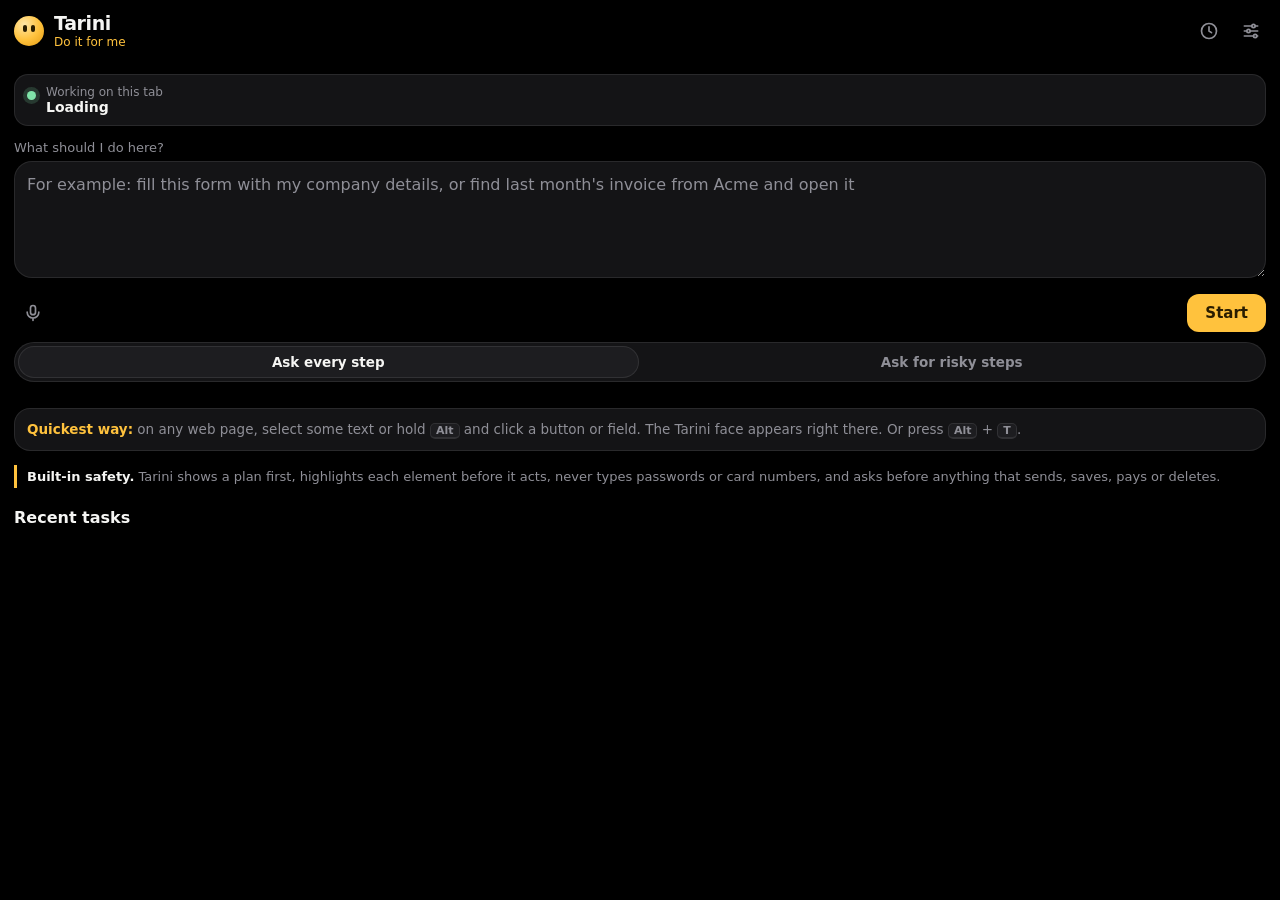
==== sidepanel.html @ 685ca5bd "Add files via upload" ====
<!DOCTYPE html>
<html lang="en" data-theme="dark">
<head>
<meta charset="utf-8">
<meta name="viewport" content="width=device-width, initial-scale=1">
<title>Tarini - Do it for me</title>
<link rel="stylesheet" href="sidepanel.css">
</head>
<body>
<header class="top">
  <div class="brand"><span class="orb-mini" aria-hidden="true"></span><div><h1>Tarini</h1><p>Do it for me</p></div></div>
  <button class="icon-btn" id="historyBtn" aria-label="Recent tasks" title="Recent tasks"><svg class="i" viewBox="0 0 24 24"><circle cx="12" cy="12" r="9"/><path d="M12 7v5l3 2"/></svg></button>
  <button class="icon-btn" id="settingsBtn" aria-label="Settings" title="Settings"><svg class="i" viewBox="0 0 24 24"><path d="M4 6h9M17 6h3M4 12h3M11 12h9M4 18h11M19 18h1"/><circle cx="15" cy="6" r="2"/><circle cx="9" cy="12" r="2"/><circle cx="17" cy="18" r="2"/></svg></button>
</header>

<main>
  <!-- Compose -->
  <section id="composeView" class="view">
    <div class="site" id="siteBox"><span class="site-dot"></span><div><span class="site-lbl">Working on this tab</span><b id="siteTitle">Loading</b><span id="siteUrl"></span></div></div>
    <label class="lbl" for="taskInput">What should I do here?</label>
    <textarea id="taskInput" rows="4" placeholder="For example: fill this form with my company details, or find last month's invoice from Acme and open it"></textarea>
    <div class="row">
      <button class="icon-btn mic" id="micBtn" aria-label="Speak the task" title="Speak the task" aria-pressed="false"><svg class="i" viewBox="0 0 24 24"><rect x="9" y="3" width="6" height="11" rx="3"/><path d="M5 11a7 7 0 0 0 14 0M12 18v3"/></svg></button>
      <span class="mic-cap" id="micCap"></span>
      <button class="pbtn" id="startBtn">Start</button>
    </div>
    <div class="seg" role="radiogroup" aria-label="When should Tarini ask you">
      <button role="radio" data-mode="every" aria-checked="true">Ask every step</button>
      <button role="radio" data-mode="risky" aria-checked="false">Ask for risky steps</button>
    </div>
    <p class="hint" id="modeHint"></p>
    <div class="chips" id="chips"></div>
    <div class="tipbox"><b>Quickest way:</b> on any web page, select some text or hold <kbd>Alt</kbd> and click a button or field. The Tarini face appears right there. Or press <kbd>Alt</kbd> + <kbd>T</kbd>.</div>
    <div class="safe"><b>Built-in safety.</b> Tarini shows a plan first, highlights each element before it acts, never types passwords or card numbers, and asks before anything that sends, saves, pays or deletes.</div>
    <h2 class="sub">Recent tasks</h2>
    <div id="recent" class="recent"></div>
  </section>

  <!-- Running -->
  <section id="runView" class="view" hidden>
    <div class="taskhead"><span class="lbl">Task</span><p id="runTask"></p></div>
    <div id="feed" class="feed" aria-live="polite"></div>
  </section>

  <!-- Settings -->
  <section id="settingsView" class="view" hidden>
    <h2 class="vtitle">Settings</h2>
    <span class="fld">Appearance</span>
    <div class="seg" role="radiogroup" aria-label="Appearance" id="themeSeg">
      <button role="radio" data-theme="dark" aria-checked="true">Dark mode</button>
      <button role="radio" data-theme="light" aria-checked="false">Light mode</button>
    </div>
    <label class="fld">Your name<input id="sName" maxlength="24"></label>
    <label class="fld">Anthropic API key<input id="sKey" type="password" autocomplete="off" spellcheck="false" placeholder="sk-ant-..."></label>
    <p class="hint">Create a key at console.anthropic.com. It is stored only in this browser.</p>
    <label class="fld">Model<input id="sModel" list="models" spellcheck="false"></label>
    <datalist id="models"><option value="claude-sonnet-5-5"><option value="claude-opus-5-5"><option value="claude-haiku-5-5"></datalist>
    <label class="fld">Most steps per task<input id="sMax" type="number" min="5" max="60"></label>
    <label class="tog"><input type="checkbox" id="sLogs"> Save a log of every task to Downloads/Tarini Library</label>
    <label class="tog"><input type="checkbox" id="sShots"> Include a screenshot of each step in the log</label>
    <label class="tog"><input type="checkbox" id="sVoice"> Speak answers out loud</label>
    <label class="tog"><input type="checkbox" id="sBubble"> Show the Tarini face on web pages when I select text or Alt+click</label>
    <label class="tog"><input type="checkbox" id="sWeb"> Search the web when an answer needs fresh facts</label>
    <div class="row wrap">
      <button class="sbtn" id="testBtn">Test connection</button><span id="testOut" role="status"></span>
    </div>
    <div class="row wrap"><button class="sbtn" id="micPermBtn">Allow microphone</button></div>
    <div class="row end"><button class="sbtn" id="cancelSettings">Cancel</button><button class="pbtn" id="saveSettings">Save</button></div>
  </section>

  <!-- History -->
  <section id="historyView" class="view" hidden>
    <h2 class="vtitle">Recent tasks</h2>
    <div id="historyList" class="recent"></div>
    <div class="row end"><button class="sbtn" id="closeHistory">Back</button></div>
  </section>
</main>

<footer class="bar" id="runBar" hidden>
  <span id="stepCount">Starting</span>
  <button class="danger" id="stopBtn">Stop</button>
</footer>

<div class="toast" id="toast" role="status" aria-live="polite"></div>
<script src="sidepanel.js"></script>
</body>
</html>
---- sidepanel.css ----
@font-face{font-family:'Gabarito';font-weight:600;src:url(fonts/gabarito-latin-600-normal.woff2) format('woff2')}
@font-face{font-family:'Gabarito';font-weight:700;src:url(fonts/gabarito-latin-700-normal.woff2) format('woff2')}
@font-face{font-family:'Atkinson Hyperlegible';font-weight:400;src:url(fonts/atkinson-hyperlegible-latin-400-normal.woff2) format('woff2')}
@font-face{font-family:'Atkinson Hyperlegible';font-weight:700;src:url(fonts/atkinson-hyperlegible-latin-700-normal.woff2) format('woff2')}
:root{
  --font-d:'Gabarito','Avenir Next','Segoe UI',system-ui,sans-serif;
  --font-b:'Atkinson Hyperlegible',system-ui,-apple-system,'Segoe UI',Roboto,sans-serif;
  --bg:#000000;--surface:#141416;--surface2:#1D1D20;--line:rgba(255,255,255,.09);--text:#F5F5F3;--muted:#8F8F97;
  --sun:#FFC23D;--sun-ink:#2A1D00;--sky:#6CD2FF;--coral:#FF8F7E;--leaf:#7FE3A8;
  color-scheme:dark;
}
html[data-theme=light]{--bg:#FFFFFF;--surface:#F4F4F3;--surface2:#EAEAE8;--line:rgba(0,0,0,.09);--text:#0A0A0B;--muted:#67676F;--sky:#1C8FC9;--coral:#D9493A;--leaf:#1E9E5A;color-scheme:light}
*{box-sizing:border-box}
html,body{margin:0;height:100%}
body{font:400 15px/1.5 var(--font-b);background:var(--bg);color:var(--text);display:flex;flex-direction:column;-webkit-font-smoothing:antialiased}
button,input,textarea{font:inherit;color:inherit}
button{cursor:pointer}
:focus-visible{outline:3px solid var(--sky);outline-offset:2px}
[hidden]{display:none!important}
h1,h2{font-family:var(--font-d);font-weight:600;margin:0}

.top{display:flex;align-items:center;gap:4px;padding:12px 10px 10px 14px;border-bottom:1px solid var(--line);position:sticky;top:0;background:var(--bg);z-index:5}
.brand{display:flex;gap:10px;align-items:center;margin-right:auto}
.brand h1{font-size:19px;line-height:1}
.brand p{margin:2px 0 0;font:500 12px var(--font-d);color:var(--sun)}
.orb-mini{width:30px;height:30px;border-radius:50%;background:radial-gradient(circle at 34% 28%,#FFE6A6 0,var(--sun) 52%,#E39A12 100%);position:relative;flex:none}
.orb-mini::before,.orb-mini::after{content:"";position:absolute;top:30%;width:4px;height:7px;border-radius:3px;background:var(--sun-ink)}
.orb-mini::before{left:31%}.orb-mini::after{right:31%}
.orb-mini.busy::before,.orb-mini.busy::after{animation:look 1.3s ease-in-out infinite}
@keyframes look{0%,100%{transform:translateX(-2px)}50%{transform:translateX(2px)}}

.icon-btn{width:38px;height:38px;display:grid;place-items:center;border-radius:11px;border:1px solid transparent;background:transparent;color:var(--muted);flex:none}
.icon-btn:hover{background:var(--surface2);color:var(--text)}
.icon-btn[aria-pressed=true]{background:var(--coral);color:#3A0D06}
svg.i{width:20px;height:20px;fill:none;stroke:currentColor;stroke-width:2;stroke-linecap:round;stroke-linejoin:round}

main{flex:1;overflow-y:auto}
.view{padding:14px}
.site{display:flex;gap:10px;align-items:flex-start;background:var(--surface);border:1px solid var(--line);border-radius:14px;padding:10px 12px;margin-bottom:14px}
.site-dot{width:9px;height:9px;border-radius:50%;background:var(--leaf);margin-top:6px;flex:none;box-shadow:0 0 0 4px rgba(127,227,168,.18)}
.site.blocked .site-dot{background:var(--coral);box-shadow:0 0 0 4px rgba(255,143,126,.18)}
.site div{min-width:0;display:flex;flex-direction:column}
.site-lbl{font:500 12px var(--font-d);color:var(--muted)}
.site b{font:600 14px var(--font-d);white-space:nowrap;overflow:hidden;text-overflow:ellipsis}
.site #siteUrl{font-size:12px;color:var(--muted);white-space:nowrap;overflow:hidden;text-overflow:ellipsis}
.lbl{display:block;font:500 13px var(--font-d);color:var(--muted);margin:0 0 6px}
textarea{width:100%;resize:vertical;min-height:84px;padding:11px 12px;border-radius:13px;border:1px solid var(--line);background:var(--surface);font:15px/1.45 var(--font-b);color:var(--text)}
textarea::placeholder{color:var(--muted)}
.row{display:flex;gap:8px;align-items:center;margin:10px 0}
.row.wrap{flex-wrap:wrap}
.row.end{justify-content:flex-end;margin-top:16px}
.mic-cap{flex:1;font:500 13px var(--font-d);color:var(--muted);min-width:0;overflow:hidden;text-overflow:ellipsis;white-space:nowrap}
.pbtn{border:0;background:var(--sun);color:var(--sun-ink);border-radius:12px;padding:10px 18px;font:600 15px/1.2 var(--font-d)}
.pbtn:disabled{opacity:.5;cursor:not-allowed}
.sbtn{border:1px solid var(--line);background:var(--surface2);border-radius:12px;padding:9px 13px;font:500 14px/1.2 var(--font-d)}
.sbtn:hover:not(:disabled){border-color:var(--muted)}
.danger{border:1px solid var(--coral);background:transparent;color:var(--coral);border-radius:12px;padding:9px 16px;font:600 14px var(--font-d)}
.danger.solid{background:var(--coral);color:#3A0D06}
.seg{display:grid;grid-template-columns:1fr 1fr;background:var(--surface);border:1px solid var(--line);border-radius:13px;padding:3px;gap:3px}
.seg button{border:0;background:transparent;border-radius:10px;padding:8px 6px;font:500 13.5px var(--font-d);color:var(--muted)}
.seg button[aria-checked=true]{background:var(--surface2);color:var(--text);box-shadow:inset 0 0 0 1px var(--line)}
.hint{font-size:13px;color:var(--muted);margin:7px 2px 12px}
.chips{display:flex;flex-wrap:wrap;gap:7px;margin-bottom:14px}
.chip{border:1px dashed var(--line);background:none;border-radius:999px;padding:7px 12px;font:500 13.5px/1.25 var(--font-d);text-align:left}
.chip:hover{border-style:solid;border-color:var(--sun)}
.tipbox{font-size:13.5px;background:var(--surface);border:1px solid var(--line);border-radius:12px;padding:10px 12px;margin:0 0 14px;color:var(--muted)}
.tipbox b{color:var(--sun);font-family:var(--font-d);font-weight:600}
.safe{font-size:13px;color:var(--muted);border-left:3px solid var(--sun);padding:2px 0 2px 10px;margin:4px 0 18px}
.safe b{color:var(--text);font-family:var(--font-d);font-weight:600}
.sub,.vtitle{font-size:16px;margin:0 0 10px}
.vtitle{font-size:20px;margin-bottom:6px}
.recent{display:flex;flex-direction:column;gap:7px}
.task-item{border:1px solid var(--line);background:var(--surface);border-radius:12px;padding:9px 12px;text-align:left;width:100%}
.task-item b{display:block;font:600 14px var(--font-d)}
.task-item span{font-size:12.5px;color:var(--muted)}
.task-item .st{float:right;font:600 11.5px var(--font-d);border-radius:99px;padding:1px 8px;margin-left:8px}
.st.done{background:rgba(127,227,168,.15);color:var(--leaf)}
.st.stopped{background:rgba(255,143,126,.15);color:var(--coral)}
.empty-note{font-size:13px;color:var(--muted)}

/* settings */
.swatches{display:flex;flex-wrap:wrap;gap:8px;margin:6px 0 4px}
.swatch{display:flex;flex-direction:column;align-items:center;gap:5px;border:2px solid var(--line);background:var(--surface);border-radius:12px;padding:6px 8px;font:500 12px var(--font-d);color:var(--text)}
.swatch[aria-checked=true]{border-color:var(--sun)}
.swatch i{display:block;width:44px;height:26px;border-radius:7px;border:1px solid rgba(255,255,255,.12)}
.fld{display:block;font:500 13px var(--font-d);color:var(--muted);margin:12px 0 4px}
.fld input{display:block;width:100%;margin-top:5px;padding:10px 12px;border-radius:11px;border:1px solid var(--line);background:var(--surface);font:15px var(--font-b);color:var(--text)}
.tog{display:flex;gap:9px;align-items:flex-start;font-size:14px;margin:12px 0;cursor:pointer}
.tog input{width:18px;height:18px;margin-top:2px;accent-color:var(--sun);flex:none}
.ok{color:var(--leaf);font:500 13px var(--font-d)}
.bad{color:var(--coral);font:500 13px var(--font-d)}

/* running */
.taskhead{background:var(--surface);border:1px solid var(--line);border-radius:14px;padding:10px 12px;margin-bottom:12px}
.taskhead p{margin:0;font:500 15px var(--font-d)}
.feed{display:flex;flex-direction:column;gap:10px;padding-bottom:12px}
.note{font-size:14px;color:var(--muted);padding:0 2px}
.note::before{content:"Tarini: ";font:600 13px var(--font-d);color:var(--sun)}
.card{background:var(--surface);border:1px solid var(--line);border-radius:14px;padding:12px;animation:in .25s ease-out both}
@keyframes in{from{opacity:0;transform:translateY(6px)}to{opacity:1;transform:none}}
.card.wait{border-color:var(--sun);box-shadow:0 0 0 3px rgba(255,194,75,.12)}
.card h3{font:600 15px var(--font-d);margin:0 0 6px;display:flex;align-items:center;gap:8px}
.card .k{font:600 11.5px var(--font-d);color:var(--muted);text-transform:uppercase;letter-spacing:.5px}
.card ol{margin:4px 0 8px;padding-left:20px}
.card ol li{margin:3px 0}
.card ol li::marker{font-family:var(--font-d);font-weight:600;color:var(--sun)}
.what{font:600 15px var(--font-d);margin:2px 0 4px}
.why{font-size:13.5px;color:var(--muted);margin:0 0 8px}
.risk{font:600 11.5px var(--font-d);border-radius:99px;padding:2px 9px;margin-left:auto}
.risk.low{background:rgba(108,210,255,.14);color:var(--sky)}
.risk.high{background:rgba(255,143,126,.18);color:var(--coral)}
.acts{display:flex;gap:7px;flex-wrap:wrap;margin-top:8px}
.acts .pbtn{padding:9px 16px}
.result{font:500 13px var(--font-d);margin-top:8px;display:flex;gap:6px;align-items:center}
.result.ok::before{content:"";width:8px;height:8px;border-radius:50%;background:var(--leaf)}
.result.skip{color:var(--muted)}
.result.fail{color:var(--coral)}
.card textarea,.card input.ans{width:100%;margin-top:8px;min-height:0;padding:9px 11px;border-radius:11px;border:1px solid var(--line);background:var(--surface2);font:14.5px var(--font-b);color:var(--text)}
.card.finish{border-color:var(--leaf)}
.card.finish.fail{border-color:var(--coral)}
.card.err{border-color:var(--coral);color:var(--coral)}
.saved{font-size:12.5px;color:var(--muted);margin-top:6px;word-break:break-word}
.thinking{display:flex;gap:5px;padding:4px 2px}
.thinking span{width:8px;height:8px;border-radius:50%;background:var(--sun);animation:bob 1s ease-in-out infinite}
.thinking span:nth-child(2){animation-delay:.15s}.thinking span:nth-child(3){animation-delay:.3s}
@keyframes bob{0%,100%{transform:translateY(0);opacity:.5}50%{transform:translateY(-5px);opacity:1}}
.keys{font-size:12px;color:var(--muted);margin-top:6px}
kbd{font:600 11px var(--font-d);border:1px solid var(--line);border-bottom-width:2px;border-radius:5px;padding:0 5px;background:var(--surface2)}

.bar{display:flex;align-items:center;gap:10px;padding:10px 14px;border-top:1px solid var(--line);background:var(--bg)}
.bar span{flex:1;font:500 13px var(--font-d);color:var(--muted)}
.toast{position:fixed;left:50%;bottom:70px;transform:translate(-50%,16px);opacity:0;background:var(--text);color:var(--bg);padding:9px 14px;border-radius:12px;font:500 13.5px var(--font-d);max-width:92vw;text-align:center;transition:opacity .2s,transform .2s;pointer-events:none;z-index:20}
.toast.show{opacity:1;transform:translate(-50%,0)}
@media (prefers-reduced-motion:reduce){*,*::before,*::after{animation:none!important;transition:none!important}}

/* v3 polish */
h1,h2,.card h3,.what,.pbtn,.sbtn,.danger,.seg button,.chip,.lbl,.site b{font-family:var(--font-d)}
.top{border-bottom:0}
.brand h1{font-weight:700;letter-spacing:-.02em}
textarea{border-radius:18px;background:var(--surface);font-size:16px}
.pbtn{font-weight:700}
.card{border-radius:18px}
.card.wait{border-color:var(--sun);box-shadow:0 0 0 4px rgba(255,194,61,.12)}
.seg{border-radius:999px}.seg button{border-radius:999px;font-weight:600}
.chip{font-weight:600}
.tipbox{border-radius:16px}
.bar{border-top:0}
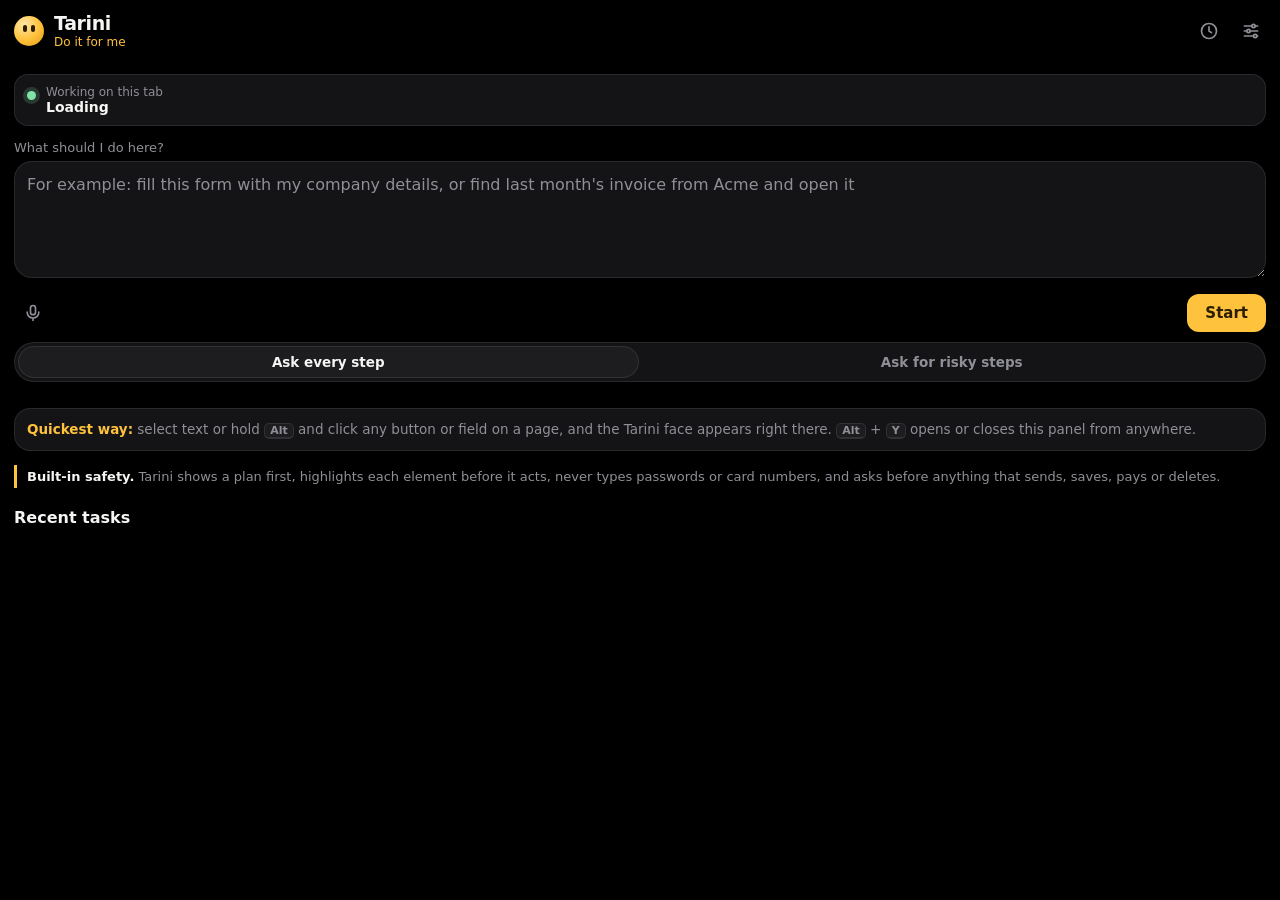
==== commit bd77d7e1: "Add files via upload" ====
--- a/sidepanel.html
+++ b/sidepanel.html
@@ -9,6 +9,8 @@
 <body>
 <header class="top">
   <div class="brand"><span class="orb-mini" aria-hidden="true"></span><div><h1>Tarini</h1><p>Do it for me</p></div></div>
+  <button class="icon-btn embed-only" id="pushBtn" aria-pressed="true" aria-label="Push the page aside while Tarini is open" title="Push the page aside (on) or float over it (off)"><svg class="i" viewBox="0 0 24 24"><rect x="3" y="4" width="18" height="16" rx="2"/><path d="M15 4v16"/></svg></button>
+  <button class="icon-btn embed-only" id="closeBtn" aria-label="Close Tarini" title="Close (Esc)"><svg class="i" viewBox="0 0 24 24"><path d="M6 6l12 12M18 6L6 18"/></svg></button>
   <button class="icon-btn" id="historyBtn" aria-label="Recent tasks" title="Recent tasks"><svg class="i" viewBox="0 0 24 24"><circle cx="12" cy="12" r="9"/><path d="M12 7v5l3 2"/></svg></button>
   <button class="icon-btn" id="settingsBtn" aria-label="Settings" title="Settings"><svg class="i" viewBox="0 0 24 24"><path d="M4 6h9M17 6h3M4 12h3M11 12h9M4 18h11M19 18h1"/><circle cx="15" cy="6" r="2"/><circle cx="9" cy="12" r="2"/><circle cx="17" cy="18" r="2"/></svg></button>
 </header>
@@ -30,7 +32,7 @@
     </div>
     <p class="hint" id="modeHint"></p>
     <div class="chips" id="chips"></div>
-    <div class="tipbox"><b>Quickest way:</b> on any web page, select some text or hold <kbd>Alt</kbd> and click a button or field. The Tarini face appears right there. Or press <kbd>Alt</kbd> + <kbd>T</kbd>.</div>
+    <div class="tipbox"><b>Quickest way:</b> select text or hold <kbd>Alt</kbd> and click any button or field on a page, and the Tarini face appears right there. <kbd>Alt</kbd> + <kbd>Y</kbd> opens or closes this panel from anywhere.</div>
     <div class="safe"><b>Built-in safety.</b> Tarini shows a plan first, highlights each element before it acts, never types passwords or card numbers, and asks before anything that sends, saves, pays or deletes.</div>
     <h2 class="sub">Recent tasks</h2>
     <div id="recent" class="recent"></div>
@@ -59,6 +61,8 @@
     <label class="tog"><input type="checkbox" id="sLogs"> Save a log of every task to Downloads/Tarini Library</label>
     <label class="tog"><input type="checkbox" id="sShots"> Include a screenshot of each step in the log</label>
     <label class="tog"><input type="checkbox" id="sVoice"> Speak answers out loud</label>
+    <label class="tog"><input type="checkbox" id="sLauncher"> Show the Tarini tab on the right edge of web pages</label>
+    <div class="row wrap" style="margin:-4px 0 6px 27px"><button class="sbtn" id="showAllSites">Show the tab on every site again</button></div>
     <label class="tog"><input type="checkbox" id="sBubble"> Show the Tarini face on web pages when I select text or Alt+click</label>
     <label class="tog"><input type="checkbox" id="sWeb"> Search the web when an answer needs fresh facts</label>
     <div class="row wrap">
--- a/sidepanel.css
+++ b/sidepanel.css
@@ -145,3 +145,11 @@
 .chip{font-weight:600}
 .tipbox{border-radius:16px}
 .bar{border-top:0}
+
+/* in-page dock */
+.embed-only{display:none}
+html.embed .embed-only{display:grid}
+html.embed .icon-btn[aria-pressed=true]#pushBtn{color:var(--sun)}
+html.embed #pushBtn[aria-pressed=true]{background:transparent}
+html.embed body{min-width:0}
+html.embed .top{padding-left:16px}
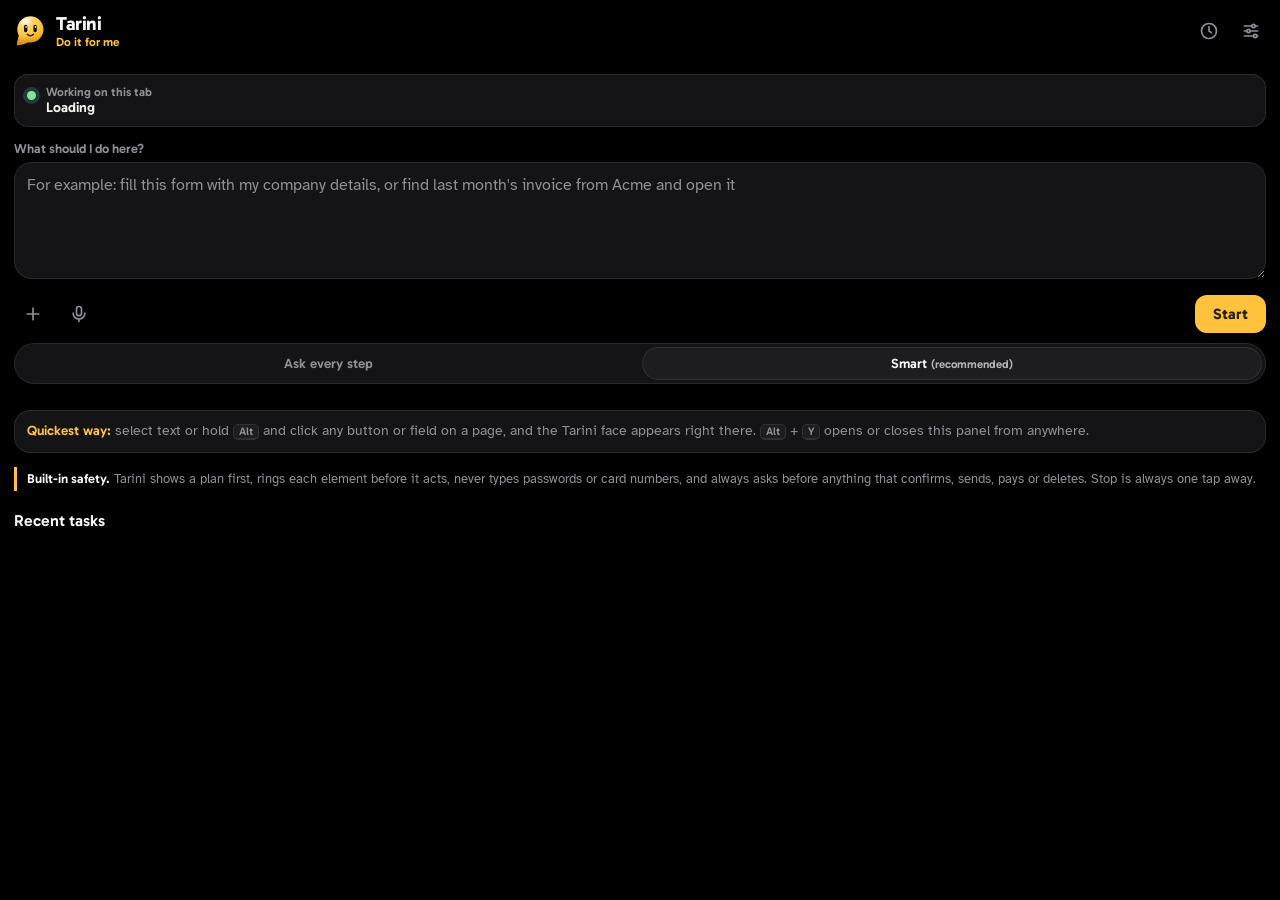
==== commit 7d3508ef: "Add files via upload" ====
--- a/sidepanel.html
+++ b/sidepanel.html
@@ -21,19 +21,22 @@
     <div class="site" id="siteBox"><span class="site-dot"></span><div><span class="site-lbl">Working on this tab</span><b id="siteTitle">Loading</b><span id="siteUrl"></span></div></div>
     <label class="lbl" for="taskInput">What should I do here?</label>
     <textarea id="taskInput" rows="4" placeholder="For example: fill this form with my company details, or find last month's invoice from Acme and open it"></textarea>
+    <div class="att-row" id="attRow" hidden></div>
+    <input type="file" id="fileInput" multiple hidden accept="application/pdf,image/*,.txt,.csv,.tsv,.md,.json,.xml,.html">
     <div class="row">
+      <button class="icon-btn" id="attachBtn" aria-label="Add a file: PDF, image, text or CSV" title="Add a file to compare or use (PDF, image, text, CSV)"><svg class="i" viewBox="0 0 24 24"><path d="M12 5v14M5 12h14"/></svg></button>
       <button class="icon-btn mic" id="micBtn" aria-label="Speak the task" title="Speak the task" aria-pressed="false"><svg class="i" viewBox="0 0 24 24"><rect x="9" y="3" width="6" height="11" rx="3"/><path d="M5 11a7 7 0 0 0 14 0M12 18v3"/></svg></button>
       <span class="mic-cap" id="micCap"></span>
       <button class="pbtn" id="startBtn">Start</button>
     </div>
     <div class="seg" role="radiogroup" aria-label="When should Tarini ask you">
-      <button role="radio" data-mode="every" aria-checked="true">Ask every step</button>
-      <button role="radio" data-mode="risky" aria-checked="false">Ask for risky steps</button>
+      <button role="radio" data-mode="every" aria-checked="false">Ask every step</button>
+      <button role="radio" data-mode="risky" aria-checked="true">Smart <small>(recommended)</small></button>
     </div>
     <p class="hint" id="modeHint"></p>
     <div class="chips" id="chips"></div>
     <div class="tipbox"><b>Quickest way:</b> select text or hold <kbd>Alt</kbd> and click any button or field on a page, and the Tarini face appears right there. <kbd>Alt</kbd> + <kbd>Y</kbd> opens or closes this panel from anywhere.</div>
-    <div class="safe"><b>Built-in safety.</b> Tarini shows a plan first, highlights each element before it acts, never types passwords or card numbers, and asks before anything that sends, saves, pays or deletes.</div>
+    <div class="safe"><b>Built-in safety.</b> Tarini shows a plan first, rings each element before it acts, never types passwords or card numbers, and always asks before anything that confirms, sends, pays or deletes. Stop is always one tap away.</div>
     <h2 class="sub">Recent tasks</h2>
     <div id="recent" class="recent"></div>
   </section>
@@ -53,8 +56,8 @@
       <button role="radio" data-theme="light" aria-checked="false">Light mode</button>
     </div>
     <label class="fld">Your name<input id="sName" maxlength="24"></label>
-    <label class="fld">Anthropic API key<input id="sKey" type="password" autocomplete="off" spellcheck="false" placeholder="sk-ant-..."></label>
-    <p class="hint">Create a key at console.anthropic.com. It is stored only in this browser.</p>
+    <label class="fld">Tarini passkey<input id="sKey" type="password" autocomplete="off" spellcheck="false" placeholder="Paste your passkey"></label>
+    <p class="hint">Your passkey is what lets Tarini think. <a href="https://console.anthropic.com/settings/keys" target="_blank" rel="noopener noreferrer">Get your passkey here</a>. It is stored only in this browser.</p>
     <label class="fld">Model<input id="sModel" list="models" spellcheck="false"></label>
     <datalist id="models"><option value="claude-sonnet-5-5"><option value="claude-opus-5-5"><option value="claude-haiku-5-5"></datalist>
     <label class="fld">Most steps per task<input id="sMax" type="number" min="5" max="60"></label>
--- a/sidepanel.css
+++ b/sidepanel.css
@@ -1,7 +1,7 @@
-@font-face{font-family:'Gabarito';font-weight:600;src:url(fonts/gabarito-latin-600-normal.woff2) format('woff2')}
-@font-face{font-family:'Gabarito';font-weight:700;src:url(fonts/gabarito-latin-700-normal.woff2) format('woff2')}
-@font-face{font-family:'Atkinson Hyperlegible';font-weight:400;src:url(fonts/atkinson-hyperlegible-latin-400-normal.woff2) format('woff2')}
-@font-face{font-family:'Atkinson Hyperlegible';font-weight:700;src:url(fonts/atkinson-hyperlegible-latin-700-normal.woff2) format('woff2')}
+@font-face{font-family:'Gabarito';font-weight:600;src:url(gabarito-latin-600-normal.woff2) format('woff2')}
+@font-face{font-family:'Gabarito';font-weight:700;src:url(gabarito-latin-700-normal.woff2) format('woff2')}
+@font-face{font-family:'Atkinson Hyperlegible';font-weight:400;src:url(atkinson-hyperlegible-latin-400-normal.woff2) format('woff2')}
+@font-face{font-family:'Atkinson Hyperlegible';font-weight:700;src:url(atkinson-hyperlegible-latin-700-normal.woff2) format('woff2')}
 :root{
   --font-d:'Gabarito','Avenir Next','Segoe UI',system-ui,sans-serif;
   --font-b:'Atkinson Hyperlegible',system-ui,-apple-system,'Segoe UI',Roboto,sans-serif;
@@ -23,10 +23,10 @@
 .brand{display:flex;gap:10px;align-items:center;margin-right:auto}
 .brand h1{font-size:19px;line-height:1}
 .brand p{margin:2px 0 0;font:500 12px var(--font-d);color:var(--sun)}
-.orb-mini{width:30px;height:30px;border-radius:50%;background:radial-gradient(circle at 34% 28%,#FFE6A6 0,var(--sun) 52%,#E39A12 100%);position:relative;flex:none}
-.orb-mini::before,.orb-mini::after{content:"";position:absolute;top:30%;width:4px;height:7px;border-radius:3px;background:var(--sun-ink)}
-.orb-mini::before{left:31%}.orb-mini::after{right:31%}
-.orb-mini.busy::before,.orb-mini.busy::after{animation:look 1.3s ease-in-out infinite}
+.orb-mini{width:32px;height:32px;background:url([data-uri]) center/contain no-repeat;position:relative;flex:none}
+.orb-mini::before,.orb-mini::after{display:none}
+.orb-mini.busy{animation:thinkbob 1.1s ease-in-out infinite}
+@keyframes thinkbob{0%,100%{transform:translateY(0) rotate(0)}50%{transform:translateY(-2px) rotate(-6deg)}}
 @keyframes look{0%,100%{transform:translateX(-2px)}50%{transform:translateX(2px)}}
 
 .icon-btn{width:38px;height:38px;display:grid;place-items:center;border-radius:11px;border:1px solid transparent;background:transparent;color:var(--muted);flex:none}
@@ -153,3 +153,19 @@
 html.embed #pushBtn[aria-pressed=true]{background:transparent}
 html.embed body{min-width:0}
 html.embed .top{padding-left:16px}
+
+/* v1.3: calmer feed + save countdown */
+.risk.soft{background:rgba(255,194,61,.16);color:var(--sun)}
+.card.mini{padding:8px 12px;border-radius:14px}
+.card.mini h3,.card.mini .why,.card.mini .keys,.card.mini ol,.card.mini .k{display:none}
+.card.mini .what{font-size:13.5px;margin:0;font-weight:500;color:var(--muted)}
+.card.mini .result{margin-top:2px;font-size:12.5px}
+.seg button small{font-weight:500;opacity:.7;font-size:11.5px}
+
+/* v1.4: attached files */
+.att-row{display:flex;flex-wrap:wrap;gap:6px;margin:8px 0 0}
+.attf{display:inline-flex;align-items:center;gap:4px;max-width:100%;background:var(--surface2);border:1px solid var(--line);border-radius:999px;padding:4px 5px 4px 12px;font:500 13px var(--font-d)}
+.attf span{overflow:hidden;text-overflow:ellipsis;white-space:nowrap;max-width:210px}
+.attf button{border:0;background:transparent;color:var(--muted);width:24px;height:24px;border-radius:50%;font-size:16px;line-height:1}
+.attf button:hover{background:var(--line);color:var(--text)}
+#composeView.drop{outline:2px dashed var(--sun);outline-offset:-6px;border-radius:18px}
